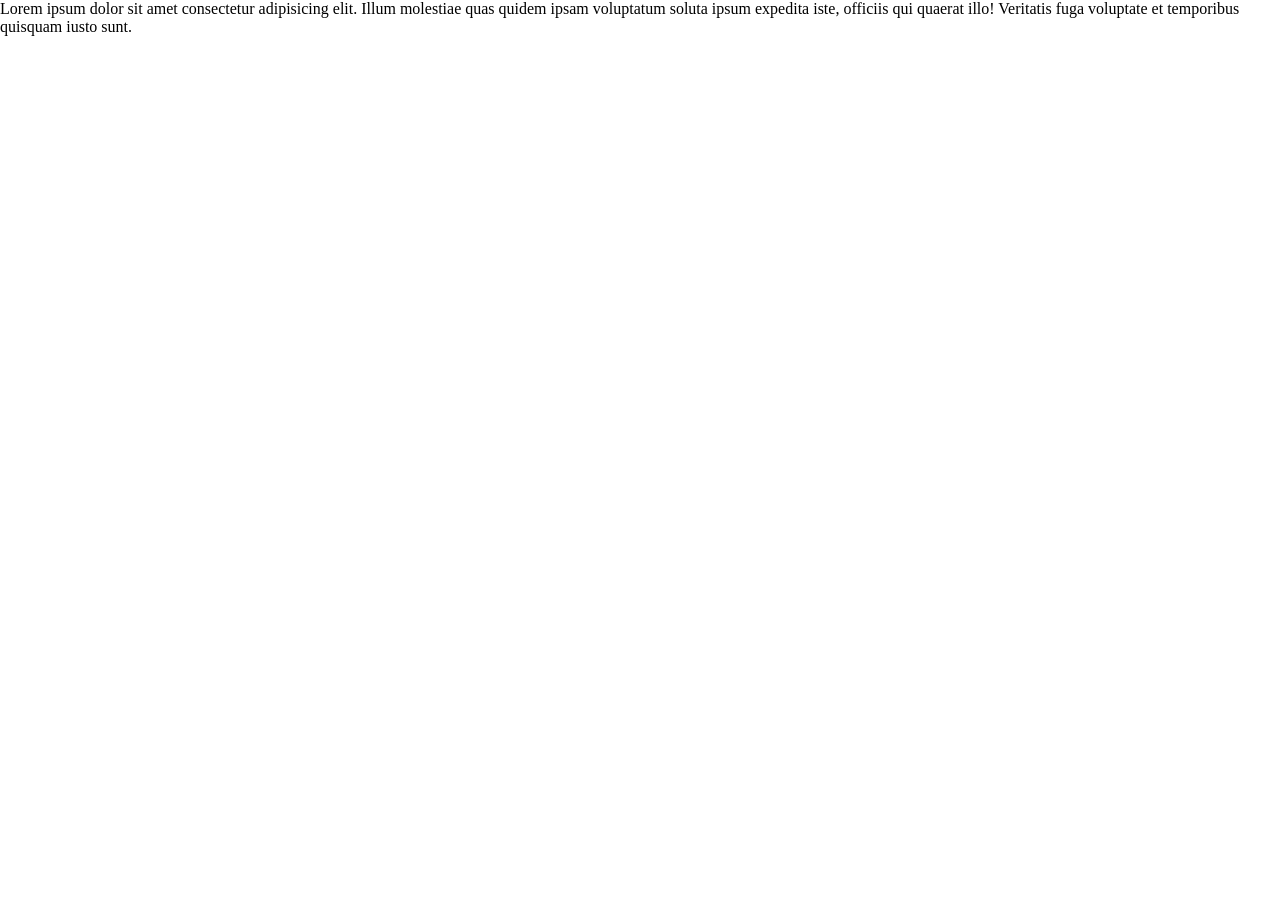
==== clase 1/index.html @ 14f6ff6c "Subir página de Desarrollo Web" ====
<!DOCTYPE html>
<html lang="en">
<head>
    <meta charset="UTF-8">
    <meta name="viewport" content="width=device-width, initial-scale=1.0">
    <title>Document</title>
    <link rel="stylesheet" href="style.css">
</head>
<body>

    <section class="section-1">
        <p>
            Lorem ipsum dolor sit amet consectetur adipisicing elit. Illum molestiae quas quidem ipsam voluptatum soluta ipsum expedita iste, officiis qui quaerat illo! Veritatis fuga voluptate et temporibus quisquam iusto sunt.
        </p>
    </section>
    
</body>
</html>
---- clase 1/style.css ----
*{
    margin: 0;
    padding: 0;
    box-sizing: border-box;
}

.tarjeta1{
    background-color: #ff6b6b;
    border: 2px solid black;
    padding: 15px;
    margin: 20px;
}

.tarjeta2{
    background-color: #ff6b6b;
    border: 2px solid aqua;
    padding: 15px;
    margin: 20px;
}

.tarjeta3{
    background-color: #ff6b6b;
    border: 2px solid yellow;
    padding: 15px;
    margin: 20px;
}
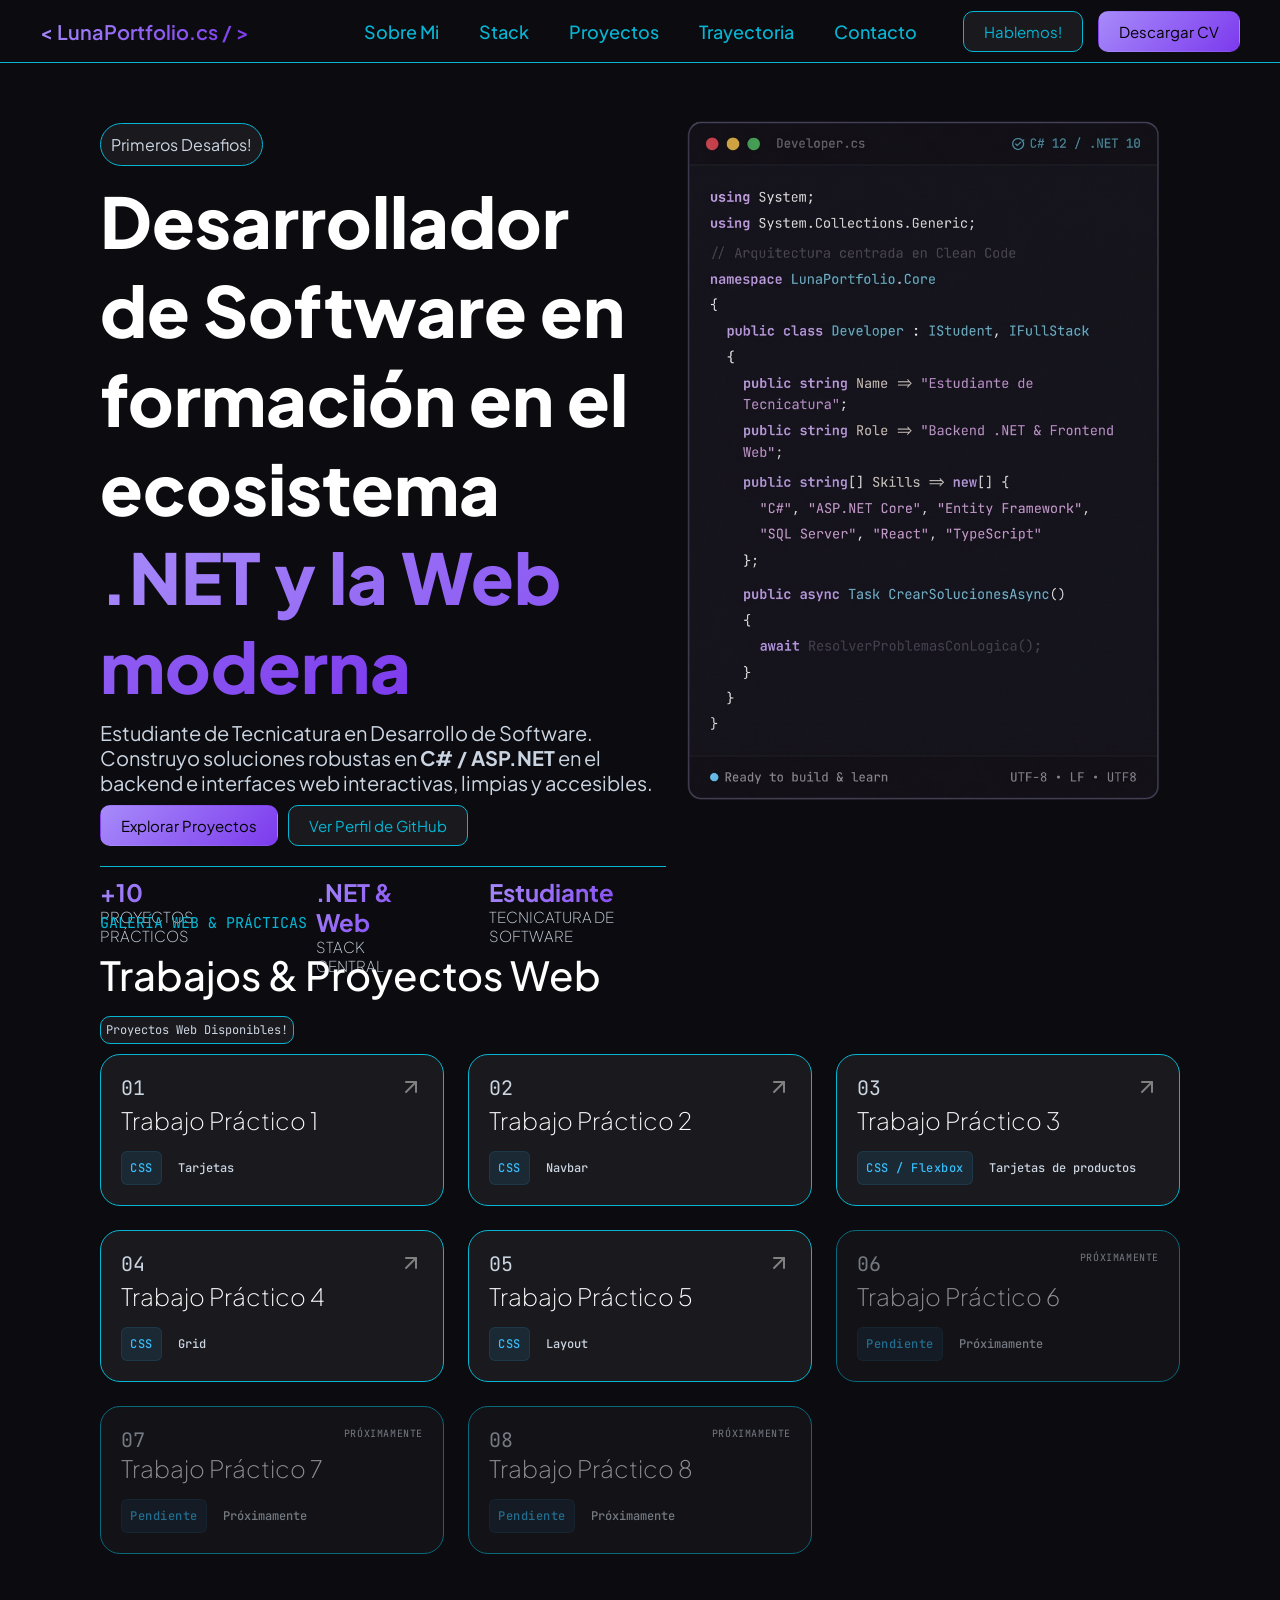
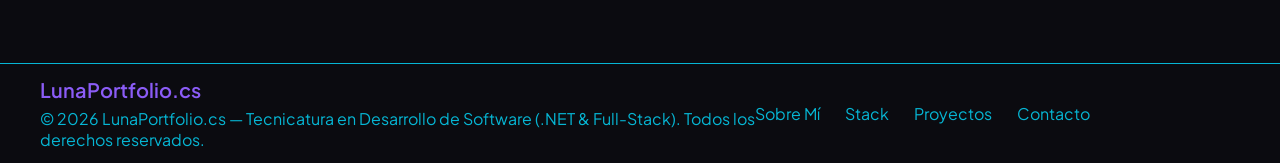
==== commit e7b512be: "correjido" ====
--- a/clase 1/index.html
+++ b/clase 1/index.html
@@ -3,16 +3,162 @@
 <head>
     <meta charset="UTF-8">
     <meta name="viewport" content="width=device-width, initial-scale=1.0">
-    <title>Document</title>
+    <title>Trabajos Luna Luis</title>
+    <link rel="preconnect" href="https://fonts.googleapis.com">
+    <link rel="preconnect" href="https://fonts.gstatic.com" crossorigin>
+    <link href="https://fonts.googleapis.com/css2?family=Plus+Jakarta+Sans:ital,wght@0,200..800;1,200..800&display=swap" rel="stylesheet">
+    <link href="https://fonts.googleapis.com/css2?family=JetBrains+Mono:ital,wght@0,100..800;1,100..800&family=Plus+Jakarta+Sans:ital,wght@0,200..800;1,200..800&display=swap" rel="stylesheet">
     <link rel="stylesheet" href="style.css">
 </head>
 <body>
+    <header>
+        <nav class="navbar">
+            <div><p><code class="logo">&lt; LunaPortfolio.cs / &gt;</code></p></div>
+            <div class="navbar-links">
+                <ul>
+                    <li><a href="">Sobre Mi</a></li>
+                    <li><a href="">Stack</a></li>
+                    <li><a href="">Proyectos</a></li>
+                    <li><a href="">Trayectoria</a></li>
+                    <li><a href="">Contacto</a></li>
+                </ul>
+            </div>
+            <div>
+                <button class="btn btn-outline">Hablemos!</button>
+                <button class="btn btn-fade">Descargar CV</button>
+            </div>
+        </nav>
+    </header>
 
-    <section class="section-1">
-        <p>
-            Lorem ipsum dolor sit amet consectetur adipisicing elit. Illum molestiae quas quidem ipsam voluptatum soluta ipsum expedita iste, officiis qui quaerat illo! Veritatis fuga voluptate et temporibus quisquam iusto sunt.
-        </p>
+    <section>
+        <article class="primer-articulo">
+            <div class="texto-primer">
+                <div class="capsula"><p>Primeros Desafios!</p></div>
+                <div class="encabezado"><h1>Desarrollador de Software en formación en el ecosistema <span>.NET y la Web moderna</span> </h1></div>
+                <div class="subtexto-1"><p>Estudiante de Tecnicatura en Desarrollo de Software. Construyo soluciones robustas en <strong>C# / ASP.NET</strong>  en el backend e interfaces web interactivas, limpias y accesibles.</p></div>
+                <div class="btn-primer">
+                    <button class="btn btn-fade">Explorar Proyectos</button> <button class="btn btn-outline">Ver Perfil de GitHub</button>
+                </div>
+                <div class="subtexto-2">
+                    <div>
+                        <h2>+10</h2>
+                        <p>PROYECTOS PRÁCTICOS</p>  
+                    </div>
+                    <div>
+                        <h2>.NET & Web</h2>
+                        <p>STACK CENTRAL</p>
+                    </div>
+                    <div>
+                        <h2>Estudiante</h2> 
+                        <p>TECNICATURA DE SOFTWARE</p>
+                    </div>
+                </div>
+            </div>
+            <div class="img-primer">
+                <img src="codigo.png" alt="">
+            </div>
+        </article>
+        <article class="segundo-articulo">
+            <div class="texto-segundo">
+                <p>GALERÍA WEB & PRÁCTICAS</p>
+                <h2>Trabajos & Proyectos Web</h2>
+                <p>Proyectos Web Disponibles!</p>
+            </div>
+            <div class="tarjetas-segundo">
+                <a class="tarjeta-link" href="./TrabajoPractico1/tarjetas.html" target="_blank" rel="noopener noreferrer" aria-label="Abrir Trabajo Práctico 1 en una pestaña nueva">
+                    <div class="tarjetas-chicas">
+                        <div class="tar-sup"><p>01</p><span class="flecha-link" aria-hidden="true"><svg xmlns="http://www.w3.org/2000/svg" width="24" height="24" viewBox="0 0 24 24" fill="none" stroke="currentColor" stroke-width="2" stroke-linecap="round" stroke-linejoin="round" class="lucide lucide-arrow-up-right preview-icon"><path d="M7 7h10v10"/><path d="M7 17 17 7"/></svg></span></div>
+                        <div class="text-tar-chi">
+                            <div class="encabezado-tarjeta"><h2>Trabajo Práctico 1</h2></div>
+                            <div class="subtexto-3"><p class="tar-tecnologia">CSS</p><p class="tar-descripcion">Tarjetas</p></div>
+                        </div>
+                    </div>
+                </a>
+
+                <a class="tarjeta-link" href="./TrabajoPractico2/index.html" target="_blank" rel="noopener noreferrer" aria-label="Abrir Trabajo Práctico 2 en una pestaña nueva">
+                    <div class="tarjetas-chicas">
+                        <div class="tar-sup"><p>02</p><span class="flecha-link" aria-hidden="true"><svg xmlns="http://www.w3.org/2000/svg" width="24" height="24" viewBox="0 0 24 24" fill="none" stroke="currentColor" stroke-width="2" stroke-linecap="round" stroke-linejoin="round" class="lucide lucide-arrow-up-right preview-icon"><path d="M7 7h10v10"/><path d="M7 17 17 7"/></svg></span></div>
+                        <div class="text-tar-chi">
+                            <div class="encabezado-tarjeta"><h2>Trabajo Práctico 2</h2></div>
+                            <div class="subtexto-3"><p class="tar-tecnologia">CSS</p><p class="tar-descripcion">Navbar</p></div>
+                        </div>
+                    </div>
+                </a>
+
+                <a class="tarjeta-link" href="./TrabajoPractico3/practica-flexbox.html" target="_blank" rel="noopener noreferrer" aria-label="Abrir Trabajo Práctico 3 en una pestaña nueva">
+                    <div class="tarjetas-chicas">
+                        <div class="tar-sup"><p>03</p><span class="flecha-link" aria-hidden="true"><svg xmlns="http://www.w3.org/2000/svg" width="24" height="24" viewBox="0 0 24 24" fill="none" stroke="currentColor" stroke-width="2" stroke-linecap="round" stroke-linejoin="round" class="lucide lucide-arrow-up-right preview-icon"><path d="M7 7h10v10"/><path d="M7 17 17 7"/></svg></span></div>
+                        <div class="text-tar-chi">
+                            <div class="encabezado-tarjeta"><h2>Trabajo Práctico 3</h2></div>
+                            <div class="subtexto-3"><p class="tar-tecnologia">CSS / Flexbox</p><p class="tar-descripcion">Tarjetas de productos</p></div>
+                        </div>
+                    </div>
+                </a>
+
+                <a class="tarjeta-link" href="./TrabajoPractico4/index.html" target="_blank" rel="noopener noreferrer" aria-label="Abrir Trabajo Práctico 4 en una pestaña nueva">
+                    <div class="tarjetas-chicas">
+                        <div class="tar-sup"><p>04</p><span class="flecha-link" aria-hidden="true"><svg xmlns="http://www.w3.org/2000/svg" width="24" height="24" viewBox="0 0 24 24" fill="none" stroke="currentColor" stroke-width="2" stroke-linecap="round" stroke-linejoin="round" class="lucide lucide-arrow-up-right preview-icon"><path d="M7 7h10v10"/><path d="M7 17 17 7"/></svg></span></div>
+                        <div class="text-tar-chi">
+                            <div class="encabezado-tarjeta"><h2>Trabajo Práctico 4</h2></div>
+                            <div class="subtexto-3"><p class="tar-tecnologia">CSS</p><p class="tar-descripcion">Grid</p></div>
+                        </div>
+                    </div>
+                </a>
+
+                <a class="tarjeta-link" href="./TrabajoPractico5/index.html" target="_blank" rel="noopener noreferrer" aria-label="Abrir Trabajo Práctico 5 en una pestaña nueva">
+                    <div class="tarjetas-chicas">
+                        <div class="tar-sup"><p>05</p><span class="flecha-link" aria-hidden="true"><svg xmlns="http://www.w3.org/2000/svg" width="24" height="24" viewBox="0 0 24 24" fill="none" stroke="currentColor" stroke-width="2" stroke-linecap="round" stroke-linejoin="round" class="lucide lucide-arrow-up-right preview-icon"><path d="M7 7h10v10"/><path d="M7 17 17 7"/></svg></span></div>
+                        <div class="text-tar-chi">
+                            <div class="encabezado-tarjeta"><h2>Trabajo Práctico 5</h2></div>
+                            <div class="subtexto-3"><p class="tar-tecnologia">CSS</p><p class="tar-descripcion">Layout</p></div>
+                        </div>
+                    </div>
+                </a>
+
+                <div class="tarjetas-chicas tarjeta-proximamente">
+                    <div class="tar-sup"><p>06</p><span class="estado-proximamente">PRÓXIMAMENTE</span></div>
+                    <div class="text-tar-chi">
+                        <div class="encabezado-tarjeta"><h2>Trabajo Práctico 6</h2></div>
+                        <div class="subtexto-3"><p class="tar-tecnologia">Pendiente</p><p class="tar-descripcion">Próximamente</p></div>
+                    </div>
+                </div>
+
+                <div class="tarjetas-chicas tarjeta-proximamente">
+                    <div class="tar-sup"><p>07</p><span class="estado-proximamente">PRÓXIMAMENTE</span></div>
+                    <div class="text-tar-chi">
+                        <div class="encabezado-tarjeta"><h2>Trabajo Práctico 7</h2></div>
+                        <div class="subtexto-3"><p class="tar-tecnologia">Pendiente</p><p class="tar-descripcion">Próximamente</p></div>
+                    </div>
+                </div>
+
+                <div class="tarjetas-chicas tarjeta-proximamente">
+                    <div class="tar-sup"><p>08</p><span class="estado-proximamente">PRÓXIMAMENTE</span></div>
+                    <div class="text-tar-chi">
+                        <div class="encabezado-tarjeta"><h2>Trabajo Práctico 8</h2></div>
+                        <div class="subtexto-3"><p class="tar-tecnologia">Pendiente</p><p class="tar-descripcion">Próximamente</p></div>
+                    </div>
+                </div>
+            </div>
+        </article>
     </section>
-    
+
+    <footer class="footer">
+        <div class="texto-footer">
+            <h2>
+                LunaPortfolio.cs
+            </h2>
+            <p>
+                © 2026 LunaPortfolio.cs — Tecnicatura en Desarrollo de Software (.NET & Full-Stack). Todos los derechos reservados.
+            </p>
+        </div>
+        <div>
+            <ul class="links-footer">
+                <li><a href="">Sobre Mí</a></li>
+                <li><a href="">Stack</a></li>
+                <li><a href="">Proyectos</a></li>
+                <li><a href="">Contacto</a></li>
+            </ul>
+        </div>
+    </footer>
 </body>
 </html>
--- a/clase 1/style.css
+++ b/clase 1/style.css
@@ -1,26 +1,389 @@
-*{
+:root {
+    --primary-color: #8b5cf6;
+    --secundary-color: #06B6D4;
+    --tertiary-color: #A855F7;
+    --tag-tech-color-1: #38bdf8;
+    --tag-tech-color-2: rgba(56, 189, 248, 0.1);
+    --neutral: #0B0B10;
+    --font-primary: 'Plus Jakarta Sans', sans-serif;
+    --font-label: 'JetBrains Mono', monospace;
+    --fade-color: linear-gradient(135deg, #a78bfa 0%, #7c3aed 100%);
+    --text-color: #CBD5E1; 
+    --secundary-btn: rgba(255, 255, 255, 0.06);
+}
+
+* {
     margin: 0;
     padding: 0;
     box-sizing: border-box;
 }
 
-.tarjeta1{
-    background-color: #ff6b6b;
-    border: 2px solid black;
-    padding: 15px;
-    margin: 20px;
-}
-
-.tarjeta2{
-    background-color: #ff6b6b;
-    border: 2px solid aqua;
-    padding: 15px;
-    margin: 20px;
-}
-
-.tarjeta3{
-    background-color: #ff6b6b;
-    border: 2px solid yellow;
-    padding: 15px;
-    margin: 20px;
-}+body {
+    background-color: var(--neutral);
+}
+
+header {
+    position: sticky;
+    top: 0;
+    left: 0;
+    z-index: 1000;
+}
+
+.navbar {
+    display: flex;
+    width: 100%;
+    height: 7vh;
+    padding: 5px 40px;
+    justify-content: space-between;
+    align-items: center;
+    background-color: var(--neutral);
+    border-bottom: 1px solid var(--secundary-color);
+}
+
+.navbar > div:first-child {
+    flex: 1;
+}
+
+.navbar-links ul {
+    flex: 2;
+    display: flex;
+    justify-content: center;
+    list-style: none;
+    gap: 40px;
+}
+
+.navbar-links ul a {
+    font-family: var(--font-primary);
+    color: var(--secundary-color);
+    text-decoration: none;
+    font-weight: 500;
+    font-size: 18px;
+}
+
+.navbar > div:last-child {
+    flex: 1;
+    display: flex;
+    justify-content: flex-end;
+    gap: 15px;
+}
+
+.navbar-links {
+    display: flex;
+}
+
+.logo {
+    font-family: var(--font-primary);
+    font-weight: 600;
+    font-size: 20px;
+    background: var(--fade-color);
+    background-clip: text;
+    color: transparent;
+}
+
+.btn {
+    font-family: var(--font-primary);
+    padding: 10px 20px;
+    border-radius: 10px;
+    border: 1px solid transparent;
+    font-weight: 400;
+    font-size: 15px;
+
+}
+
+.btn.btn-fade {
+    background:  var(--fade-color);
+    transition: all 0.2s ease-in-out;
+}
+
+.btn.btn-outline {
+    background-color: var(--secundary-btn);
+    color: var(--secundary-color);
+    border: 1px solid var(--secundary-color);
+    transition: all 0.2s ease-in-out;
+}
+
+.btn.btn-outline:hover {
+    background-color: color-mix(in srgb, var(--secundary-color) 15%, transparent);
+}
+
+.btn.btn-fade:hover {
+    box-shadow: 0 0 12px 0 var(--primary-color);
+}
+
+section {
+    font-family: var(--font-primary);
+}
+
+.primer-articulo {
+    display: flex;
+    padding: 50px 100px;
+    gap: 10px;
+    width: 100%;
+    height: 800px;
+}
+
+.texto-primer {
+    display: flex;
+    flex-direction: column;
+    justify-content: space-between;
+    gap: 10px;
+    width: 60%;
+}
+
+.capsula {
+    padding: 10px 0 0 0;
+}
+
+.capsula p {
+    color: var(--text-color );
+    border: 1px solid var(--secundary-color);
+    background-color: var(--secundary-btn);
+    border-radius: 50px;
+    padding: 10px;
+    display: inline-block;
+
+}
+
+.encabezado h1 {
+    font-size: 70px;
+    font-weight: 900;
+    color: white;
+}
+
+.encabezado h1 span {
+    background: var(--fade-color);
+    background-clip: text;
+    color: transparent;
+}
+
+.subtexto-1 {
+    color: var(--text-color);
+    font-size: 20px;
+}
+
+.btn-primer {
+    display: flex;
+    gap: 10px;
+    padding: 0 0 20px 0;
+    border-bottom: 1px solid var(--secundary-color);
+}
+
+.subtexto-2 {
+    display: flex;
+    gap: 60px;
+    padding: 0 0 15px 0;
+}
+
+.subtexto-2 div h2 {
+    background: var(--fade-color);
+    background-clip: text;
+    color: transparent;
+}
+
+.subtexto-2 div p {
+    color: var(--text-color);
+    font-weight: 200;
+    font-size: 15px;
+}
+
+.img-primer {
+    display: flex;
+    justify-content: center;
+    width: 50%;
+    height: 100%;
+}
+.img-primer img {
+    width: auto;
+    height: 100%;
+}
+
+
+.footer {
+    background-color: var(--neutral);
+    font-family: var(--font-primary);
+    display: flex;
+    width: 100%;
+    height: 100px;
+    justify-content: space-between;
+    align-items: center;
+    padding: 5px 40px;
+    border-top: 1px solid var(--secundary-color);
+}
+
+.texto-footer {
+    flex: 3;
+    width: 100%;
+}
+
+.texto-footer h2 {
+    color: var(--primary-color);
+    font-weight: 600;
+    font-size: 20px;
+    padding: 10px 0 3px 0;
+}
+
+.texto-footer p {
+    color: var(--secundary-color);
+    padding: 3px 0 10px 0;
+}
+
+.footer:last-child {
+    flex: 1;
+}
+
+.links-footer {
+    display: flex;
+    width: 100%;
+    justify-content: space-between;
+    list-style: none;
+    padding: 0 150px 0 0;
+    gap: 25px;
+}
+
+.links-footer a {
+    text-decoration: none;
+    color: var(--secundary-color);
+}
+
+.segundo-articulo {
+    display: flex;
+    flex-direction: column;
+    padding: 50px 100px;
+    gap: 10px;
+    width: 100%;
+    height: 800px;
+}
+
+.texto-segundo {
+    display: flex;
+    flex-direction: column;
+    gap: 1rem;
+}
+
+.texto-segundo p:first-child {
+    color: var(--secundary-color);
+    font-size: 15px;
+    font-family: var(--font-label);
+}
+
+.texto-segundo h2 {
+    color: white;
+    font-weight: 500;
+    font-size: 40px;
+}
+
+.texto-segundo p:last-child {
+    display: inline-block;
+    align-self: flex-start;
+    padding: 5px;
+    color: var(--text-color);
+    font-family: var(--font-label);
+    font-size: 12px;
+    border: 1px solid var(--secundary-color);
+    border-radius: 10px;
+    background-color: var(--secundary-btn);
+}
+
+.tarjetas-chicas {
+    display: flex;
+    flex-direction: column;
+    justify-content: space-between;
+    border: 1px solid var(--secundary-color);
+    background-color: var(--secundary-btn);
+    border-radius: 20px;
+    padding: 20px;
+}
+
+.tar-sup {
+    display: flex;
+    justify-content: space-between;
+    font-family: var(--font-label);
+    font-size: 20px;
+    color: var(--text-color);
+}
+
+.encabezado-tarjeta h2{
+    color: white;
+    font-weight: 100;
+}
+
+.subtexto-3 {
+    display: flex;
+    gap: 1rem;
+    align-items: center;
+}
+
+.text-tar-chi {
+    display: flex;
+    flex-direction: column;
+    justify-content: space-between;
+    gap: 1rem;
+}
+
+.tarjetas-segundo {
+    display: grid;
+    grid-template-columns: repeat(auto-fit, minmax(320px,1fr));
+    gap: 1.5rem;
+    height: 350px;
+}
+
+.flecha-link svg {
+    color: grey;
+}
+
+.tar-tecnologia {
+    font-family: var(--font-label);
+    padding: 8px;
+    background-color: var(--tag-tech-color-2);
+    color: var(--tag-tech-color-1);
+    font-weight: 500;
+    font-size: 12px;
+    border: 1px solid var(--tag-tech-color-2);
+    border-radius: 6px;
+    letter-spacing: 0.5px;
+}
+
+.tar-descripcion {
+    background-color: transparent;
+    font-family: var(--font-label);
+    color: var(--text-color);
+    font-size: 12px;
+    font-weight: 500;
+}
+
+/* Tarjetas de trabajos: toda la tarjeta abre el TP en una pestaña nueva */
+.tarjeta-link {
+    display: block;
+    min-width: 0;
+    text-decoration: none;
+    color: inherit;
+}
+
+.tarjeta-link .tarjetas-chicas {
+    height: 100%;
+    transition: transform 0.2s ease-in-out, border-color 0.2s ease-in-out, box-shadow 0.2s ease-in-out;
+}
+
+.tarjeta-link:hover .tarjetas-chicas,
+.tarjeta-link:focus-visible .tarjetas-chicas {
+    transform: translateY(-4px);
+    border-color: var(--primary-color);
+    box-shadow: 0 0 18px rgba(139, 92, 246, 0.18);
+}
+
+.tarjeta-link:focus-visible {
+    outline: 2px solid var(--secundary-color);
+    outline-offset: 4px;
+    border-radius: 20px;
+}
+
+.estado-proximamente {
+    font-family: var(--font-label);
+    font-size: 10px;
+    letter-spacing: 0.6px;
+    color: var(--text-color);
+}
+
+.tarjeta-proximamente {
+    opacity: 0.55;
+}
